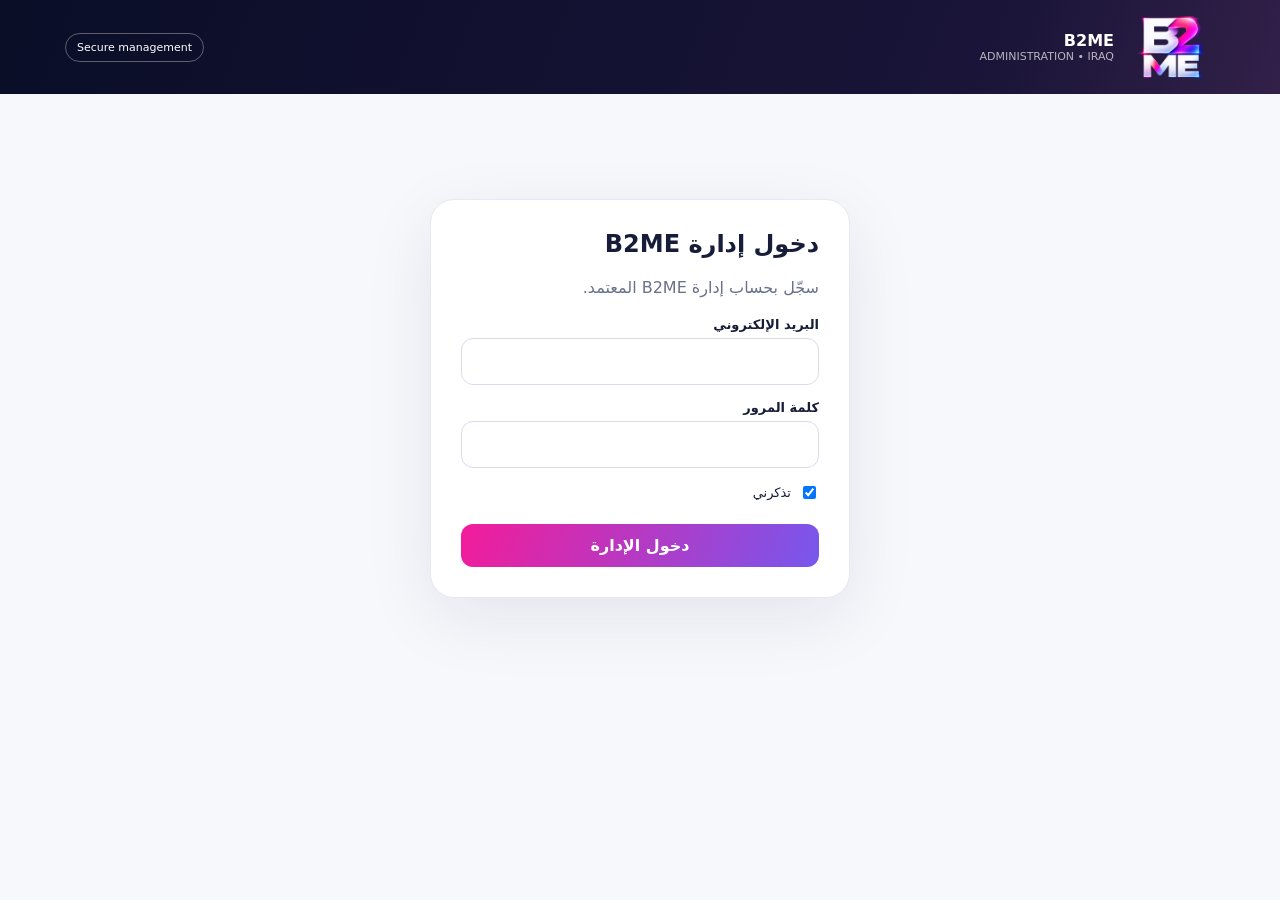
==== admin-dashboard.html @ f9f9dc06 "sync: initial registration form and approved-only provider dashboard" ====
<!doctype html>
<html lang="ar" dir="rtl"><head><meta charset="UTF-8"><meta name="viewport" content="width=device-width,initial-scale=1">
<meta name="theme-color" content="#0a0e27"><title>B2ME | Administration</title>
<style>
:root{--navy:#0a0e27;--pink:#f31c9a;--purple:#8254ea;--line:#e7e8f3;--muted:#69718b;--bg:#f7f8fc}
*{box-sizing:border-box}body{margin:0;font-family:system-ui,"Segoe UI",Tahoma,sans-serif;background:var(--bg);color:#171c38}
[hidden]{display:none!important}button,input{font:inherit}button{cursor:pointer}
.header{background:linear-gradient(110deg,#0a0e27,#191438 76%,#322049);color:#fff;padding:16px max(18px,calc((100vw - 1150px)/2))}
.header-inner{display:flex;align-items:center;justify-content:space-between;gap:24px}
.brand{display:flex;align-items:center;gap:13px}.brand img{width:88px;max-height:62px;object-fit:contain}.brand strong{font-size:16px}
.brand small{font-size:11px;opacity:.68;display:block}
.shell{max-width:1150px;padding:24px 18px;margin:auto}
.gate{max-width:420px;margin:9vh auto 0;padding:30px;background:#fff;border-radius:24px;border:1px solid var(--line);box-shadow:0 20px 70px #14142b15}
.gate h2{margin:0 0 10px}.gate p{line-height:1.7;color:var(--muted)}
.gate label{display:block;font-size:13px;font-weight:700;margin:15px 0 6px}.gate input:not([type=checkbox]){width:100%;padding:13px;border:1px solid #d9dced;border-radius:12px;outline-color:var(--purple)}
.gate .remember{display:flex;align-items:center;gap:8px;font-weight:400}
.action-main{background:linear-gradient(110deg,#f31c9a,#7757ed);border:0;border-radius:12px;color:#fff;padding:12px 22px;font-weight:800}
.gate .action-main{width:100%;margin-top:16px}
.toolbar{display:flex;align-items:center;justify-content:space-between;gap:12px;flex-wrap:wrap}
.heading{font-size:24px;margin:8px 0 4px}.muted{font-size:13px;color:var(--muted)}
.pill{font-size:11px;border:1px solid #ffffff55;border-radius:99px;padding:7px 11px}
.summary{display:grid;grid-template-columns:repeat(3,1fr);gap:14px;margin:25px 0}
.metric{background:#fff;border:1px solid var(--line);border-radius:18px;padding:19px}
.metric span{font-size:13px;color:var(--muted)}.metric strong{font-size:32px;display:block;margin-top:7px;color:#222441}
.filter-row{display:flex;gap:9px;flex-wrap:wrap;margin:22px 0}
.filter-row button{background:#fff;border:1px solid var(--line);border-radius:99px;padding:9px 15px;color:#525877}
.filter-row button.on{background:var(--navy);color:#fff}
.pane{margin:22px 0}.pane-title{display:flex;align-items:center;gap:10px;margin-bottom:12px}
.pane-title h2{font-size:18px;margin:0}.section-count{color:#934ac7}
.cards{display:grid;grid-template-columns:repeat(auto-fit,minmax(260px,1fr));gap:12px}
.review-card{background:#fff;border:1px solid var(--line);border-radius:16px;padding:18px;min-height:194px;display:flex;flex-direction:column;gap:9px}
.review-head{display:flex;justify-content:space-between;align-items:start;gap:9px}
.review-head h3{font-size:16px;margin:0 0 5px;word-break:break-word}.state{padding:6px 9px;border-radius:99px;font-size:10px;white-space:nowrap;background:#f0f1f8;color:#535974}
.state.pending{background:#fff4da;color:#9a6800}.state.approved,.state.published{background:#e4f8ed;color:#227447}
.state.rejected,.state.suspended{background:#ffe7ec;color:#a1234b}
.minor{font-size:11px;color:var(--muted)}.description{font-size:13px;color:#4e536c;line-height:1.6;overflow-wrap:anywhere;margin:0}
.actions{display:flex;gap:8px;flex-wrap:wrap;margin-top:auto;padding-top:8px}
.actions button,.small-btn{border:1px solid #d8daea;background:#fff;color:#404863;padding:8px 12px;border-radius:9px;font-size:12px}
.actions .approve{background:#1d8251;color:white;border:0}.actions .reject{background:#ffebef;color:#a22a46;border:0}
.empty{background:#fff;border:1px dashed #d7dbe8;padding:20px;border-radius:14px;color:var(--muted);grid-column:1/-1}
.note{font-size:12px;margin:24px 0 12px;color:var(--muted)}#message{font-size:13px;color:#465185;min-height:20px}
@media(max-width:620px){.summary{gap:8px}.metric{padding:13px}.metric span{font-size:11px}.metric strong{font-size:24px}.shell{padding:16px}.header{padding:12px 16px}}
</style></head><body>
<header class="header"><div class="header-inner"><div class="brand">
<img alt="B2ME original approved logo" src="[data-uri]">
<div><strong>B2ME</strong><small>ADMINISTRATION • IRAQ</small></div></div>
<span class="pill">Secure management</span></div></header>
<main class="shell">
<section id="gate" class="gate"><h2>دخول إدارة B2ME</h2><p id="gateNote">سجّل بحساب إدارة مخوّل.</p>
<form id="adminLogin"><label for="adminEmail">البريد الإلكتروني</label><input id="adminEmail" type="email" autocomplete="email" required>
<label for="adminPassword">كلمة المرور</label><input id="adminPassword" type="password" autocomplete="current-password" required>
<label class="remember"><input id="remember" type="checkbox" checked> تذكرني</label>
<button id="loginButton" class="action-main" type="submit">دخول الإدارة</button></form>
</section>
<section id="workspace" hidden>
<div class="toolbar"><div><h1 class="heading">مراجعة طلبات B2ME</h1><p class="muted">حساب الإدارة: <span id="signedInUser"></span></p></div>
<div><button class="small-btn" id="refreshButton">تحديث البيانات</button> <button class="small-btn" onclick="adminLogout()">تسجيل خروج</button></div></div>
<div class="summary">
<div class="metric"><span>شركات بانتظار الموافقة</span><strong id="companiesCount">—</strong></div>
<div class="metric"><span>خدمات بانتظار الموافقة</span><strong id="listingsCount">—</strong></div>
<div class="metric"><span>عروض بانتظار الموافقة</span><strong id="offersCount">—</strong></div></div>
<div class="filter-row"><button class="on" data-filter="pending" onclick="adminFilter('pending')">قيد المراجعة</button>
<button data-filter="all" onclick="adminFilter('all')">الكل</button>
<button data-filter="approved" onclick="adminFilter('approved')">معتمد</button>
<button data-filter="rejected" onclick="adminFilter('rejected')">مرفوض</button>
<button data-filter="published" onclick="adminFilter('published')">منشور</button>
</div>
<section class="pane" id="companiesSection"><div class="pane-title"><h2>الشركات ومزودو الخدمات</h2><span class="section-count">0</span></div><div class="cards" id="companiesList"></div></section>
<section class="pane" id="listingsSection"><div class="pane-title"><h2>المنتجات والخدمات</h2><span class="section-count">0</span></div><div class="cards" id="listingsList"></div></section>
<section class="pane" id="provider_offersSection"><div class="pane-title"><h2>العروض الترويجية</h2><span class="section-count">0</span></div><div class="cards" id="provider_offersList"></div></section>
<p class="note">هذه لوحة للإدارة فقط. يتم تسجيل قرار الموافقة أو الرفض في قاعدة البيانات. لا توجد مدفوعات مفعلة.</p>
</section>
<p id="message" role="status"></p>
</main><script>/* B2ME browser-safe Supabase REST/Auth client. No service-role keys. */
(function(global){
  "use strict";
  const BASE="https://wlamwvhrcezhpbudfzhp.supabase.co";
  const KEY="sb_publishable_BZwoD19dvThmSawDRSutIA_arliTbQU";
  const STORAGE="b2me_auth_session_v1";
  const sessions=[localStorage,sessionStorage];
  let session=null, persistent=false, refreshing=null;
  function normalizeSession(s){
    if(s?.access_token&&s?.refresh_token){
      if(!s.expires_at&&s.expires_in)s.expires_at=Math.floor(Date.now()/1000)+Number(s.expires_in);
    }
    return s;
  }
  function fromStore(){
    for(let i=0;i<sessions.length;i++){
      try{const s=JSON.parse(sessions[i].getItem(STORAGE)||"null");
        if(s&&s.access_token&&s.refresh_token){session=normalizeSession(s);persistent=i===0;return session;}
      }catch(_){}
    }
    session=null;return null;
  }
  function saveSession(s,remember){
    session=normalizeSession(s)||null;persistent=!!remember;
    for(const store of sessions){try{store.removeItem(STORAGE);}catch(_){}}
    if(session){try{(persistent?localStorage:sessionStorage).setItem(STORAGE,JSON.stringify(session));}catch(_){}}
  }
  function fail(body,status){
    const e=new Error(body?.msg||body?.error_description||body?.message||body?.error||"Request failed");
    e.status=status||0;throw e;
  }
  async function request(path,{method="GET",body,auth=false,headers={},signal,retried=false}={}){
    const h={apikey:KEY,...headers};
    if(body!==undefined)h["Content-Type"]="application/json";
    if(auth){const s=await currentSession();if(!s)throw new Error("Please sign in first");
      h.Authorization="Bearer "+s.access_token;}
    const res=await fetch(BASE+path,{method,headers:h,body:body===undefined?undefined:JSON.stringify(body),signal});
    const content=await res.text();
    let data;try{data=content?JSON.parse(content):null;}catch(_){data={message:content.slice(0,200)};}
    if(res.status===401&&auth&&!retried){
      const renewed=await refresh();
      if(renewed)return request(path,{method,body,auth,headers,signal,retried:true});
    }
    if(!res.ok)fail(data,res.status);
    return data;
  }
  async function refresh(){
    if(refreshing)return refreshing;
    if(!session?.refresh_token)return null;
    refreshing=(async()=>{
      try{
        const s=await request("/auth/v1/token?grant_type=refresh_token",{method:"POST",body:{refresh_token:session.refresh_token}});
        saveSession(s,persistent);return s;
      }catch(e){saveSession(null,false);return null;}
      finally{refreshing=null;}
    })();
    return refreshing;
  }
  async function currentSession(){
    // Re-read shared storage to pick up sign-outs and rotated refresh tokens from other tabs.
    if(persistent||!session)fromStore();
    if(!session)return null;
    if(session.expires_at&&Date.now()/1000>session.expires_at-60)return refresh();
    return session;
  }
  async function signIn(email,password,remember){
    const s=await request("/auth/v1/token?grant_type=password",{method:"POST",body:{email,password}});
    if(!s?.access_token||!s?.user)throw new Error("Could not start an authenticated session");
    saveSession(s,remember);return s;
  }
  async function signUp(email,password,remember,metadata){
    const redirect=global.location.origin+global.location.pathname;
    const payload={email,password};
    if(metadata!==undefined)payload.data=metadata;
    const result=await request("/auth/v1/signup?redirect_to="+encodeURIComponent(redirect),{method:"POST",body:payload});
    if(result?.access_token&&result?.user)saveSession(result,remember);
    return result;
  }
  async function requestProviderRegistration(email,application){
    const origin=global.location.origin;
    const redirect=origin+global.location.pathname;
    return request("/auth/v1/otp?redirect_to="+encodeURIComponent(redirect),{
      method:"POST",body:{email,create_user:true,data:{b2me_provider_application:application}}
    });
  }
  async function sendPasswordReset(email){
    const redirect=global.location.origin+global.location.pathname;
    return request("/auth/v1/recover?redirect_to="+encodeURIComponent(redirect),{
      method:"POST",body:{email}
    });
  }
  async function consumeEmailLink(){
    const fragment=global.location.hash?.replace(/^#/,"")||"";
    const args=new URLSearchParams(fragment);
    const type=args.get("type")||"";
    const err=args.get("error_description")||args.get("error");
    if(err){
      if(typeof global.history?.replaceState==="function")
        global.history.replaceState(null,"",global.location.pathname+global.location.search);
      return {type:"error",error:err};
    }
    const access_token=args.get("access_token"),refresh_token=args.get("refresh_token");
    if(!access_token||!refresh_token)return {type:""};
    const s={access_token,refresh_token,token_type:args.get("token_type")||"bearer",
      expires_at:Math.floor(Date.now()/1000)+Number(args.get("expires_in")||3600)};
    const priorPersistent=!!persistent;
    saveSession(s,priorPersistent);
    try{
      const user=await request("/auth/v1/user",{auth:true});
      if(!user?.id)throw new Error("Unable to verify email session");
      s.user=user;saveSession(s,priorPersistent);
    }catch(e){saveSession(null,false);throw e;}
    if(typeof global.history?.replaceState==="function")
      global.history.replaceState(null,"",global.location.pathname+global.location.search);
    return {type,session:s};
  }
  async function updatePassword(password){
    if(typeof password!=="string"||password.length<8)
      throw new Error("Use at least 8 characters for your new password");
    return request("/auth/v1/user",{method:"PUT",body:{password},auth:true});
  }
  async function signOut(){
    const s=await currentSession();
    try{if(s)await request("/auth/v1/logout",{method:"POST",headers:{Authorization:"Bearer "+s.access_token}});}
    finally{saveSession(null,false);}
  }
  function params(query={}){
    const p=new URLSearchParams();
    for(const [k,v] of Object.entries(query)){if(v!==undefined&&v!==null)p.set(k,String(v));}
    return p.toString();
  }
  async function list(table,query={},auth=false){
    const qp=params({select:"*",...query});
    return request("/rest/v1/"+encodeURIComponent(table)+"?"+qp,{auth});
  }
  async function insert(table,data){
    const res=await request("/rest/v1/"+encodeURIComponent(table),{
      method:"POST",body:data,auth:true,headers:{Prefer:"return=representation"}
    });
    return Array.isArray(res)?res[0]:res;
  }
  async function update(table,data,query){
    const res=await request("/rest/v1/"+encodeURIComponent(table)+"?"+params(query),{
      method:"PATCH",body:data,auth:true,headers:{Prefer:"return=representation"}
    });
    return res;
  }
  async function remove(table,query){
    return request("/rest/v1/"+encodeURIComponent(table)+"?"+params(query),{
      method:"DELETE",auth:true
    });
  }
  async function rpc(name,args){
    if(name!=="b2me_moderate")throw new Error("Unsupported RPC method");
    return request("/rest/v1/rpc/"+encodeURIComponent(name),{
      method:"POST",body:args,auth:true,headers:{Prefer:"return=representation"}
    });
  }
  async function uploadImage(file){
    const s=await currentSession();if(!s)throw new Error("Sign in to upload photos");
    const supported=["image/jpeg","image/png","image/webp"];
    if(!supported.includes(file.type))throw new Error("Only JPEG, PNG, WebP images are allowed");
    if(file.size>5*1024*1024)throw new Error("Image must be 5 MB or smaller");
    const ext=file.type.split("/")[1]==="jpeg"?"jpg":file.type.split("/")[1];
    const id=global.crypto?.randomUUID?global.crypto.randomUUID():Date.now().toString(36);
    const filename=s.user.id+"/"+id+"."+ext;
    const resp=await fetch(BASE+"/storage/v1/object/b2me-public-images/"+filename,{
      method:"POST",headers:{apikey:KEY,Authorization:"Bearer "+s.access_token,
      "Content-Type":file.type,"x-upsert":"false"},body:file
    });
    if(!resp.ok){let err;try{err=await resp.json()}catch(_){err={}}fail(err,resp.status);}
    return BASE+"/storage/v1/object/public/b2me-public-images/"+filename;
  }
  // Never trust the old browser-only fake session.
  try{localStorage.removeItem("b2me_session");}catch(_){}
  fromStore();
  if(typeof global.addEventListener==="function"){
    global.addEventListener("storage",ev=>{
      if(ev.key===STORAGE||ev.key===null)fromStore();
    });
  }
  global.B2ME_API={url:BASE,currentSession,signIn,signUp,signOut,
    sendPasswordReset,consumeEmailLink,updatePassword,requestProviderRegistration,
    list,insert,update,remove,rpc,uploadImage,
    isLoggedIn:()=>!!session?.user,user:()=>session?.user||null,params};
})(window);
</script><script>(function(){
"use strict";
const api=window.B2ME_API;
const $=id=>document.getElementById(id);
const escapeText=s=>String(s??"").replace(/[&<>"']/g,c=>({"&":"&amp;","<":"&lt;",">":"&gt;",'"':"&quot;","'":"&#39;"}[c]));
const state={user:null,companies:[],listings:[],offers:[],filter:"pending",loading:false};
const cfg={
 companies:{title:"الشركات ومزودو الخدمات",approve:"approved",reject:"rejected",suspend:"suspended",label:r=>r.name_ar||r.name_en||"شركة"},
 listings:{title:"المنتجات والخدمات",approve:"published",reject:"rejected",suspend:"archived",label:r=>r.title_ar||r.title_en||"خدمة"},
 provider_offers:{title:"عروض مزودي الخدمة",approve:"approved",reject:"rejected",suspend:"archived",label:r=>r.title_ar||r.title_en||"عرض"}
};
const text=t=>{$("message").textContent=t;};
const err=e=>{console.error("B2ME Admin",e);text("تعذّر تنفيذ الطلب: "+(e?.message||String(e)));};
function adminRole(s){
 return s?.user?.app_metadata?.b2me_admin===true;
}
function displaySignIn(note=""){
 $("gate").hidden=false;$("workspace").hidden=true;
 $("gateNote").textContent=note||"سجّل بحساب إدارة B2ME المعتمد.";
 $("adminPassword").value="";
}
function displayWorkspace(){
 $("gate").hidden=true;$("workspace").hidden=false;
 $("signedInUser").textContent=state.user.email||"B2ME administrator";
}
async function authAttempt(e){
 e.preventDefault();const btn=$("loginButton");btn.disabled=true;text("");
 try{
  const s=await api.signIn($("adminEmail").value.trim(),$("adminPassword").value,$("remember").checked);
  if(!adminRole(s)){
   await api.signOut();throw new Error("هذا الحساب ما عنده صلاحية مدير. يتم منح الصلاحية من إعدادات Supabase الآمنة، مو من هذا الموقع.");
  }
  state.user=s.user;displayWorkspace();await load();
 }catch(ex){displaySignIn(ex?.message||"خطأ في تسجيل الدخول");}
 finally{btn.disabled=false;}
}
async function load(){
 if(!state.user||state.loading)return;
 state.loading=true;$("refreshButton").disabled=true;text("جاري تحميل الطلبات...");
 try{
  const [companies,listings,offers]=await Promise.all([
   api.list("companies",{order:"created_at.desc",limit:500},true),
   api.list("listings",{order:"created_at.desc",limit:500},true),
   api.list("provider_offers",{order:"created_at.desc",limit:500},true)
  ]);
  state.companies=companies;state.listings=listings;state.offers=offers;
  $("companiesCount").textContent=companies.filter(x=>x.status==="pending").length;
  $("listingsCount").textContent=listings.filter(x=>x.status==="pending").length;
  $("offersCount").textContent=offers.filter(x=>x.status==="pending").length;
  text("البيانات محدّثة. القرارات تُحفظ مباشرة في قاعدة B2ME.");
  render();
 }catch(ex){err(ex);}finally{state.loading=false;$("refreshButton").disabled=false;}
}
function card(t,record){
 const c=cfg[t],status=String(record.status||"");
 const companyName=t==="companies"?"":(state.companies.find(x=>x.id===record.company_id)?.name_ar||"—");
 const displayStatus={pending:"قيد المراجعة",approved:"معتمد",published:"منشور",rejected:"مرفوض",archived:"مؤرشف",suspended:"موقوف"}[status]||status;
 const caption=t==="companies"?(record.provider_type==="freelancer"?"عمل حر":"شركة"):(companyName||"");
 const description=t==="companies"?(record.description_ar||record.description_en||"لا توجد تفاصيل إضافية"):
   (record.description_ar||record.description_en||record.price_note||"بدون تفاصيل");
 const safeId=escapeText(record.id);
 const approved=status===c.approve;
 const pending=status==="pending";
 return '<article class="review-card"><div class="review-head"><div><h3>'+escapeText(c.label(record))+
   '</h3><div class="minor">'+escapeText(caption)+'</div></div><span class="state '+escapeText(status)+'">'+
   escapeText(displayStatus)+'</span></div><p class="description">'+escapeText(description)+'</p>'+
   '<p class="minor">التاريخ: '+escapeText(new Date(record.created_at).toLocaleString("ar-IQ"))+'</p>'+
   '<div class="actions">'+
   (!approved?'<button class="approve" onclick="moderateRecord(\''+t+'\',\''+safeId+'\',\''+c.approve+'\')">موافقة</button>':'')+
   (status!=="rejected"?'<button class="reject" onclick="moderateRecord(\''+t+'\',\''+safeId+'\',\''+c.reject+'\')">رفض</button>':'')+
   (!pending?'<button class="other" onclick="moderateRecord(\''+t+'\',\''+safeId+'\',\''+c.suspend+'\')">'+
   (t==="companies"?"تعليق":"أرشفة")+'</button>':'')+
   '</div></article>';
}
function render(){
 const types=[["companies",state.companies],["listings",state.listings],["provider_offers",state.offers]];
 for(const [t,data] of types){
  const filtered=data.filter(x=>state.filter==="all"||x.status===state.filter);
  $(t+"List").innerHTML=filtered.length?
   filtered.map(x=>card(t,x)).join(""):'<div class="empty">ماكو طلبات بهالحالة.</div>';
  $(t+"Section").querySelector(".section-count").textContent=String(filtered.length);
 }
}
window.moderateRecord=async function(t,id,newStatus){
 if(!cfg[t]||!["approved","published","rejected","archived","suspended"].includes(newStatus))return;
 const record=(t==="companies"?state.companies:t==="listings"?state.listings:state.offers).find(x=>x.id===id);
 if(!record)return;
 const action=newStatus==="approved"||newStatus==="published"?"الموافقة على":"تغيير حالة";
 if(!confirm(action+" "+cfg[t].label(record)+"؟ القرار يسري فوراً على B2ME."))return;
 text("جارٍ حفظ القرار...");
 try{
  const result=await api.rpc("b2me_moderate",{p_entity:t,p_id:id,p_status:newStatus});
  if(result!==true)throw new Error("لم يتم العثور على السجل أو حفظ التعديل");
  await load();
 }catch(ex){err(ex);}
};
window.adminFilter=function(v){
 state.filter=v;
 document.querySelectorAll("[data-filter]").forEach(x=>x.classList.toggle("on",x.dataset.filter===v));
 render();
};
window.adminLogout=async function(){
 try{await api.signOut();state.user=null;displaySignIn();}catch(ex){err(ex);}
};
$("adminLogin").addEventListener("submit",authAttempt);
$("refreshButton").onclick=load;
(async()=>{
 try{
  const s=await api.currentSession();
  if(s&&adminRole(s)){state.user=s.user;displayWorkspace();await load();}
  else if(s){displaySignIn("هذا الحساب مو مخصص للإدارة؛ سجّل بحساب مدير مخوّل.");}
  else displaySignIn();
 }catch(e){displaySignIn("تعذر استعادة الجلسة، سجل الدخول من جديد.");}
})();
})();</script>
</body></html>
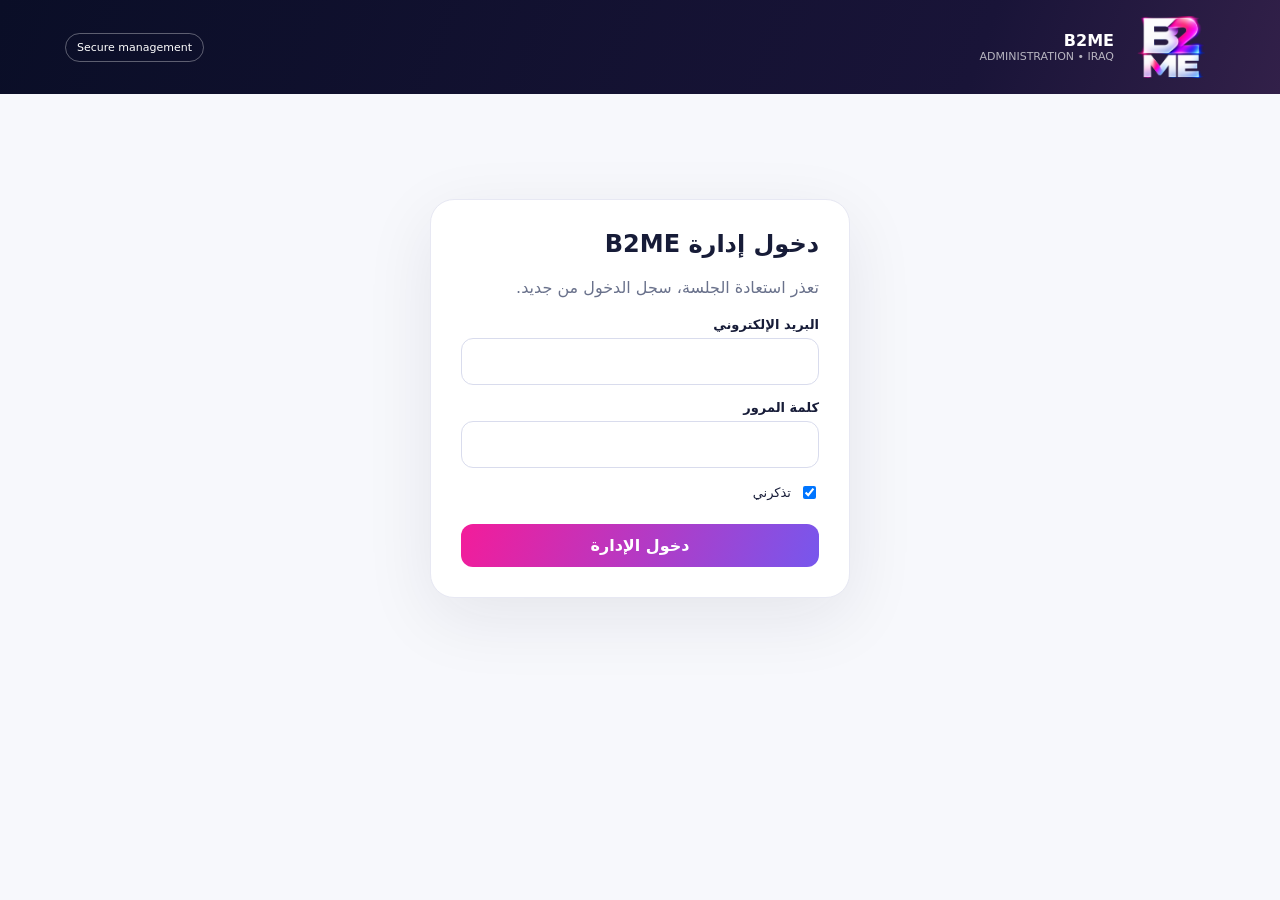
==== commit 986cae7d: "Invite reviewed B2ME providers" ====
--- a/admin-dashboard.html
+++ b/admin-dashboard.html
@@ -19,7 +19,7 @@
 .toolbar{display:flex;align-items:center;justify-content:space-between;gap:12px;flex-wrap:wrap}
 .heading{font-size:24px;margin:8px 0 4px}.muted{font-size:13px;color:var(--muted)}
 .pill{font-size:11px;border:1px solid #ffffff55;border-radius:99px;padding:7px 11px}
-.summary{display:grid;grid-template-columns:repeat(3,1fr);gap:14px;margin:25px 0}
+.summary{display:grid;grid-template-columns:repeat(auto-fit,minmax(165px,1fr));gap:14px;margin:25px 0}
 .metric{background:#fff;border:1px solid var(--line);border-radius:18px;padding:19px}
 .metric span{font-size:13px;color:var(--muted)}.metric strong{font-size:32px;display:block;margin-top:7px;color:#222441}
 .filter-row{display:flex;gap:9px;flex-wrap:wrap;margin:22px 0}
@@ -56,6 +56,7 @@
 <div class="toolbar"><div><h1 class="heading">مراجعة طلبات B2ME</h1><p class="muted">حساب الإدارة: <span id="signedInUser"></span></p></div>
 <div><button class="small-btn" id="refreshButton">تحديث البيانات</button> <button class="small-btn" onclick="adminLogout()">تسجيل خروج</button></div></div>
 <div class="summary">
+<div class="metric"><span>طلبات مقدمي الخدمات الأولية</span><strong id="applicationsCount">—</strong></div>
 <div class="metric"><span>شركات بانتظار الموافقة</span><strong id="companiesCount">—</strong></div>
 <div class="metric"><span>خدمات بانتظار الموافقة</span><strong id="listingsCount">—</strong></div>
 <div class="metric"><span>عروض بانتظار الموافقة</span><strong id="offersCount">—</strong></div></div>
@@ -65,10 +66,11 @@
 <button data-filter="rejected" onclick="adminFilter('rejected')">مرفوض</button>
 <button data-filter="published" onclick="adminFilter('published')">منشور</button>
 </div>
+<section class="pane" id="applicationsSection"><div class="pane-title"><h2>طلبات مقدمي الخدمات الأولية</h2><span class="section-count">0</span></div><div class="cards" id="applicationsList"></div></section>
 <section class="pane" id="companiesSection"><div class="pane-title"><h2>الشركات ومزودو الخدمات</h2><span class="section-count">0</span></div><div class="cards" id="companiesList"></div></section>
 <section class="pane" id="listingsSection"><div class="pane-title"><h2>المنتجات والخدمات</h2><span class="section-count">0</span></div><div class="cards" id="listingsList"></div></section>
 <section class="pane" id="provider_offersSection"><div class="pane-title"><h2>العروض الترويجية</h2><span class="section-count">0</span></div><div class="cards" id="provider_offersList"></div></section>
-<p class="note">هذه لوحة للإدارة فقط. يتم تسجيل قرار الموافقة أو الرفض في قاعدة البيانات. لا توجد مدفوعات مفعلة.</p>
+<p class="note">طلبات التسجيل الأولية تظهر هنا قبل إنشاء حساب مقدم الخدمة. قرارات المراجعة تُحفظ في قاعدة B2ME. لا توجد مدفوعات مفعلة.</p>
 </section>
 <p id="message" role="status"></p>
 </main><script>/* B2ME browser-safe Supabase REST/Auth client. No service-role keys. */
@@ -149,12 +151,18 @@
     if(result?.access_token&&result?.user)saveSession(result,remember);
     return result;
   }
-  async function requestProviderRegistration(email,application){
-    const origin=global.location.origin;
-    const redirect=origin+global.location.pathname;
-    return request("/auth/v1/otp?redirect_to="+encodeURIComponent(redirect),{
-      method:"POST",body:{email,create_user:true,data:{b2me_provider_application:application}}
-    });
+  async function submitProviderApplication(application){
+    // Preliminary provider applications must never create an Auth account.
+    // The anonymous role can insert only the form fields; it cannot read or review rows.
+    return request("/rest/v1/provider_applications",{
+      method:"POST",body:application,headers:{Prefer:"return=minimal"}
+    });
+  async function invokeFunction(name,payload){
+    if(!/^[a-z0-9-]+$/i.test(name))throw new Error("Invalid function name");
+    return request("/functions/v1/"+encodeURIComponent(name),{
+      method:"POST",body:payload,auth:true
+    });
+  }
   }
   async function sendPasswordReset(email){
     const redirect=global.location.origin+global.location.pathname;
@@ -253,16 +261,15 @@
     });
   }
   global.B2ME_API={url:BASE,currentSession,signIn,signUp,signOut,
-    sendPasswordReset,consumeEmailLink,updatePassword,requestProviderRegistration,
-    list,insert,update,remove,rpc,uploadImage,
+    sendPasswordReset,consumeEmailLink,updatePassword,submitProviderApplication,
+    list,insert,update,remove,rpc,uploadImage,invokeFunction,
     isLoggedIn:()=>!!session?.user,user:()=>session?.user||null,params};
-})(window);
-</script><script>(function(){
+})(window);</script><script>(function(){
 "use strict";
 const api=window.B2ME_API;
 const $=id=>document.getElementById(id);
 const escapeText=s=>String(s??"").replace(/[&<>"']/g,c=>({"&":"&amp;","<":"&lt;",">":"&gt;",'"':"&quot;","'":"&#39;"}[c]));
-const state={user:null,companies:[],listings:[],offers:[],filter:"pending",loading:false};
+const state={user:null,applications:[],companies:[],listings:[],offers:[],filter:"pending",loading:false};
 const cfg={
  companies:{title:"الشركات ومزودو الخدمات",approve:"approved",reject:"rejected",suspend:"suspended",label:r=>r.name_ar||r.name_en||"شركة"},
  listings:{title:"المنتجات والخدمات",approve:"published",reject:"rejected",suspend:"archived",label:r=>r.title_ar||r.title_en||"خدمة"},
@@ -297,12 +304,14 @@
  if(!state.user||state.loading)return;
  state.loading=true;$("refreshButton").disabled=true;text("جاري تحميل الطلبات...");
  try{
-  const [companies,listings,offers]=await Promise.all([
+  const [applications,companies,listings,offers]=await Promise.all([
+   api.list("provider_applications",{order:"created_at.desc",limit:500},true),
    api.list("companies",{order:"created_at.desc",limit:500},true),
    api.list("listings",{order:"created_at.desc",limit:500},true),
    api.list("provider_offers",{order:"created_at.desc",limit:500},true)
   ]);
-  state.companies=companies;state.listings=listings;state.offers=offers;
+  state.applications=applications;state.companies=companies;state.listings=listings;state.offers=offers;
+  $("applicationsCount").textContent=applications.filter(x=>x.status==="pending").length;
   $("companiesCount").textContent=companies.filter(x=>x.status==="pending").length;
   $("listingsCount").textContent=listings.filter(x=>x.status==="pending").length;
   $("offersCount").textContent=offers.filter(x=>x.status==="pending").length;
@@ -332,6 +341,10 @@
    '</div></article>';
 }
 function render(){
+ const applications=state.applications.filter(x=>state.filter==="all"||x.status===state.filter);
+ $("applicationsList").innerHTML=applications.length?applications.map(applicationCard).join(""):
+  '<div class="empty">ماكو طلبات تسجيل أولية بهالحالة.</div>';
+ $("applicationsSection").querySelector(".section-count").textContent=String(applications.length);
  const types=[["companies",state.companies],["listings",state.listings],["provider_offers",state.offers]];
  for(const [t,data] of types){
   const filtered=data.filter(x=>state.filter==="all"||x.status===state.filter);
@@ -340,6 +353,40 @@
   $(t+"Section").querySelector(".section-count").textContent=String(filtered.length);
  }
 }
+function applicationCard(a){
+ const status={pending:"بانتظار المراجعة",approved:"مناسب لإنشاء الحساب",rejected:"مرفوض"}[a.status]||a.status;
+ const links=Object.entries(a.social_links||{}).map(([name,url])=>
+  '<a href="'+escapeText(url)+'" target="_blank" rel="noopener noreferrer">'+escapeText(name)+'</a>').join(" · ");
+ const email=escapeText(a.email),id=escapeText(a.id);
+ return '<article class="review-card"><div class="review-head"><div><h3>'+escapeText(a.full_name)+
+  '</h3><div class="minor">'+escapeText(a.company_name||"مقدم خدمة مستقل")+
+  (a.job_title?' · '+escapeText(a.job_title):'')+'</div></div><span class="state '+escapeText(a.status)+'">'+
+  escapeText(status)+'</span></div><p class="description">'+
+  '<strong>الهاتف:</strong> '+escapeText(a.phone)+'<br><strong>البريد:</strong> <a href="mailto:'+email+'">'+email+'</a>'+
+  (a.website?'<br><strong>الموقع:</strong> <a href="'+escapeText(a.website)+'" target="_blank" rel="noopener noreferrer">'+escapeText(a.website)+'</a>':'')+
+  (links?'<br><strong>التواصل:</strong> '+links:'')+'</p><p class="minor">تاريخ الطلب: '+
+  escapeText(new Date(a.created_at).toLocaleString("ar-IQ"))+'</p><div class="actions">'+
+  (a.status==="pending"?'<button class="approve" onclick="reviewProviderApplication(\''+id+'\',\'approved\')">دعوة مقدم الخدمة وإنشاء الحساب</button>'+
+   '<button class="reject" onclick="reviewProviderApplication(\''+id+'\',\'rejected\')">رفض</button>':'')+
+  '</div></article>';
+}
+window.reviewProviderApplication=async function(id,status){
+ if(!["approved","rejected"].includes(status))return;
+ const a=state.applications.find(x=>x.id===id);if(!a)return;
+ const label=status==="approved"?"إرسال دعوة إنشاء الحساب إلى":"رفض طلب";
+ if(!confirm(label+" لـ "+a.full_name+"؟"))return;
+ text("جارٍ حفظ المراجعة...");
+ try{
+  if(status==="approved"){
+   const inviteRedirect=new URL("provider-dashboard.html",globalThis.location.href).href;
+   await api.invokeFunction("create-provider-account",{application_id:id,redirect_to:inviteRedirect});
+   text("تم إنشاء الحساب وإرسال الدعوة إلى "+a.email);
+  }else{
+   await api.update("provider_applications",{status,reviewed_at:new Date().toISOString(),reviewed_by:state.user.id},{id:"eq."+id});
+  }
+  await load();
+ }catch(ex){err(ex);}
+};
 window.moderateRecord=async function(t,id,newStatus){
  if(!cfg[t]||!["approved","published","rejected","archived","suspended"].includes(newStatus))return;
  const record=(t==="companies"?state.companies:t==="listings"?state.listings:state.offers).find(x=>x.id===id);
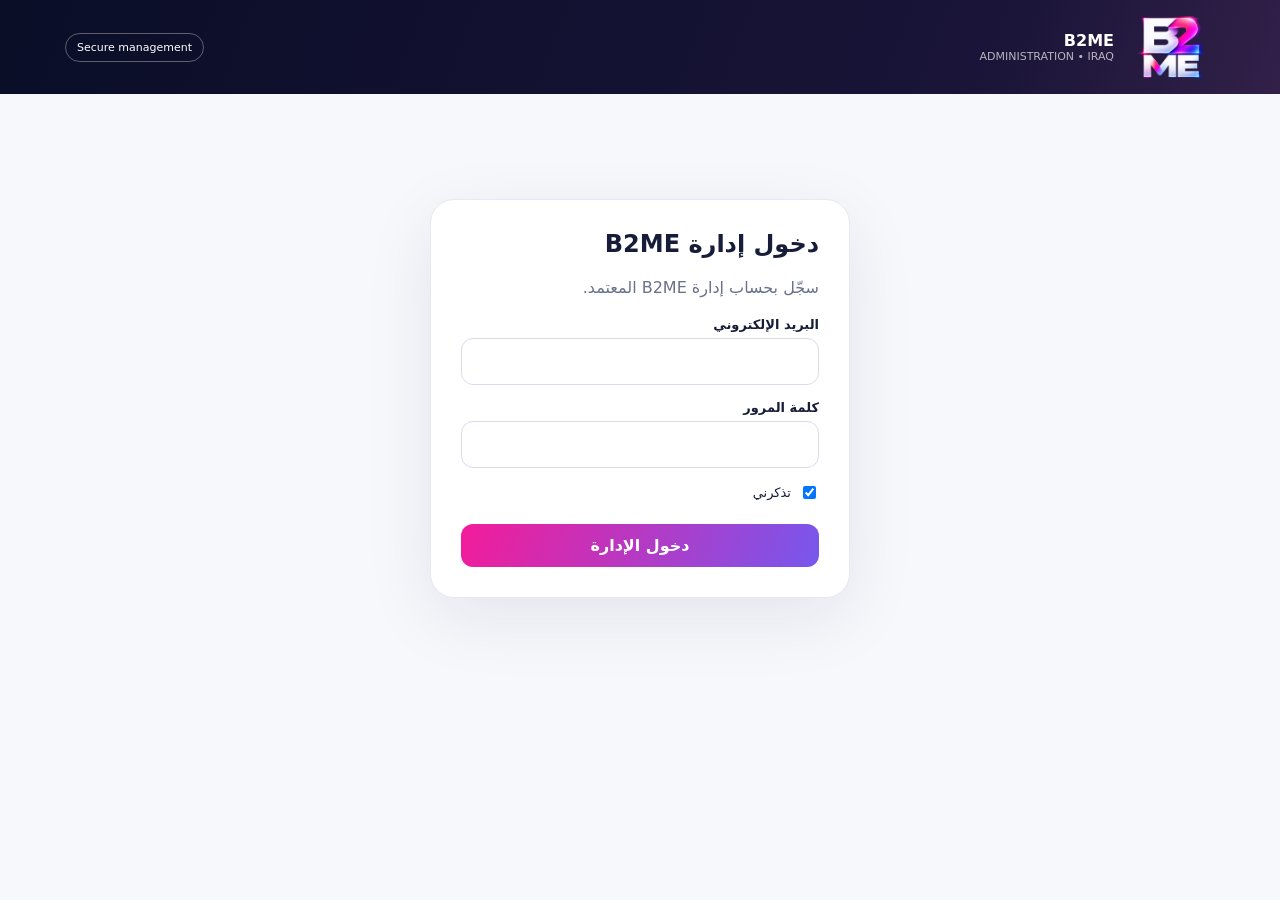
==== commit 270005b3: "Fix admin Supabase client syntax" ====
--- a/admin-dashboard.html
+++ b/admin-dashboard.html
@@ -157,12 +157,6 @@
     return request("/rest/v1/provider_applications",{
       method:"POST",body:application,headers:{Prefer:"return=minimal"}
     });
-  async function invokeFunction(name,payload){
-    if(!/^[a-z0-9-]+$/i.test(name))throw new Error("Invalid function name");
-    return request("/functions/v1/"+encodeURIComponent(name),{
-      method:"POST",body:payload,auth:true
-    });
-  }
   }
   async function sendPasswordReset(email){
     const redirect=global.location.origin+global.location.pathname;
@@ -262,7 +256,7 @@
   }
   global.B2ME_API={url:BASE,currentSession,signIn,signUp,signOut,
     sendPasswordReset,consumeEmailLink,updatePassword,submitProviderApplication,
-    list,insert,update,remove,rpc,uploadImage,invokeFunction,
+    list,insert,update,remove,rpc,uploadImage,
     isLoggedIn:()=>!!session?.user,user:()=>session?.user||null,params};
 })(window);</script><script>(function(){
 "use strict";
@@ -300,9 +294,11 @@
  }catch(ex){displaySignIn(ex?.message||"خطأ في تسجيل الدخول");}
  finally{btn.disabled=false;}
 }
-async function load(){
+async function load(quiet=false){
  if(!state.user||state.loading)return;
- state.loading=true;$("refreshButton").disabled=true;text("جاري تحميل الطلبات...");
+ state.loading=true;
+ if(!quiet){$("refreshButton").disabled=true;text("جاري تحميل الطلبات...");}
+  const previousPending=new Set(state.applications.filter(x=>x.status==="pending").map(x=>x.id));
  try{
   const [applications,companies,listings,offers]=await Promise.all([
    api.list("provider_applications",{order:"created_at.desc",limit:500},true),
@@ -310,14 +306,16 @@
    api.list("listings",{order:"created_at.desc",limit:500},true),
    api.list("provider_offers",{order:"created_at.desc",limit:500},true)
   ]);
+  const arrived=applications.filter(x=>x.status==="pending"&&!previousPending.has(x.id));
   state.applications=applications;state.companies=companies;state.listings=listings;state.offers=offers;
   $("applicationsCount").textContent=applications.filter(x=>x.status==="pending").length;
   $("companiesCount").textContent=companies.filter(x=>x.status==="pending").length;
   $("listingsCount").textContent=listings.filter(x=>x.status==="pending").length;
   $("offersCount").textContent=offers.filter(x=>x.status==="pending").length;
-  text("البيانات محدّثة. القرارات تُحفظ مباشرة في قاعدة B2ME.");
+  if(arrived.length)text("وصل "+arrived.length+" طلب تسجيل جديد إلى صندوق B2ME.");
+  else if(!quiet)text("البيانات محدّثة. القرارات تُحفظ مباشرة في قاعدة B2ME.");
   render();
- }catch(ex){err(ex);}finally{state.loading=false;$("refreshButton").disabled=false;}
+ }catch(ex){if(!quiet)err(ex);}finally{state.loading=false;if(!quiet)$("refreshButton").disabled=false;}
 }
 function card(t,record){
  const c=cfg[t],status=String(record.status||"");
@@ -417,6 +415,12 @@
   else if(s){displaySignIn("هذا الحساب مو مخصص للإدارة؛ سجّل بحساب مدير مخوّل.");}
   else displaySignIn();
  }catch(e){displaySignIn("تعذر استعادة الجلسة، سجل الدخول من جديد.");}
+window.setInterval(()=>{
+ if(state.user&&!document.hidden)load(true);
+},45000);
+document.addEventListener("visibilitychange",()=>{
+ if(!document.hidden&&state.user)load(true);
+});
 })();
 })();</script>
 </body></html>
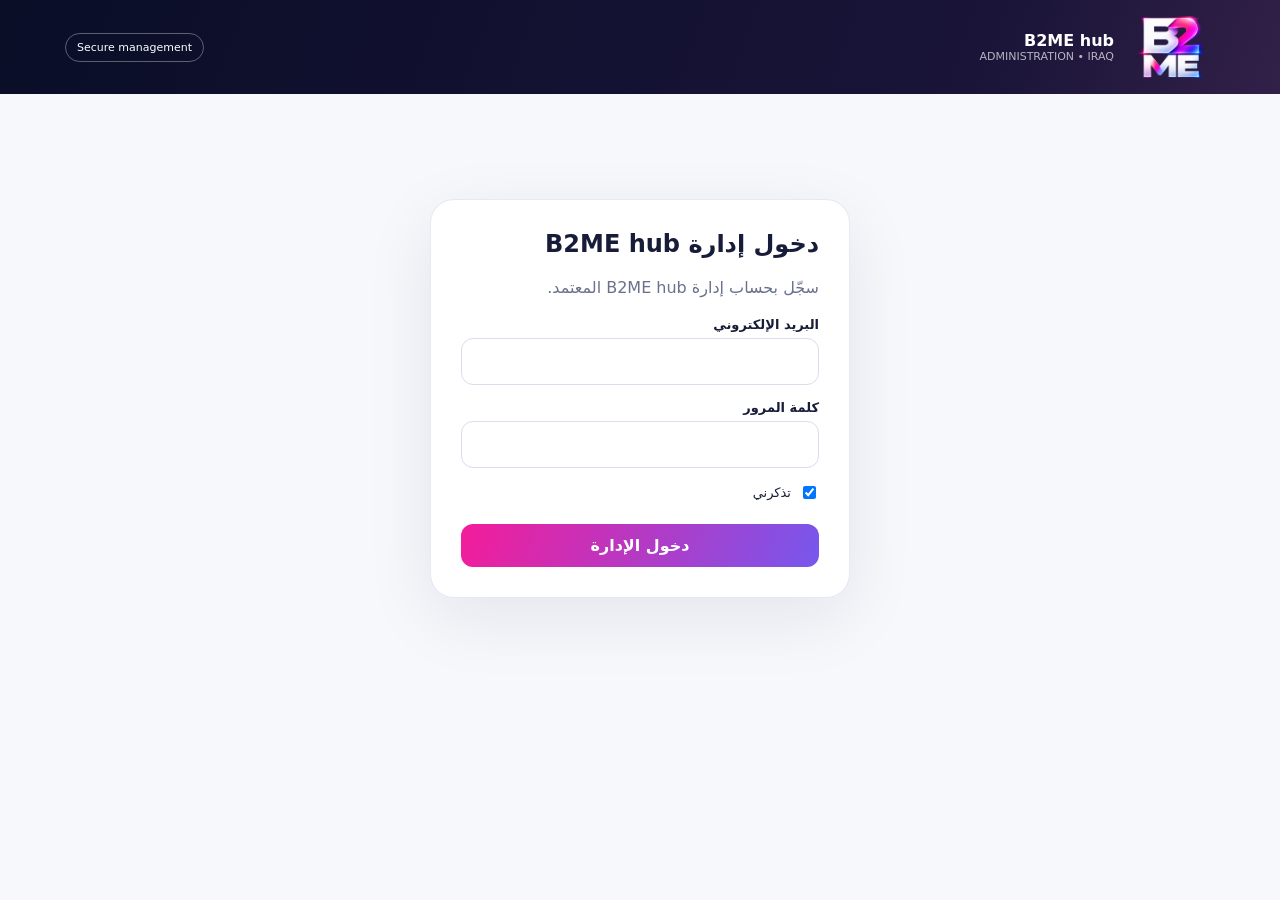
==== commit de140204: "Use B2ME hub branding and website-specific registration language" ====
--- a/admin-dashboard.html
+++ b/admin-dashboard.html
@@ -1,6 +1,6 @@
 <!doctype html>
 <html lang="ar" dir="rtl"><head><meta charset="UTF-8"><meta name="viewport" content="width=device-width,initial-scale=1">
-<meta name="theme-color" content="#0a0e27"><title>B2ME | Administration</title>
+<meta name="theme-color" content="#0a0e27"><title>B2ME hub | Administration</title>
 <style>
 :root{--navy:#0a0e27;--pink:#f31c9a;--purple:#8254ea;--line:#e7e8f3;--muted:#69718b;--bg:#f7f8fc}
 *{box-sizing:border-box}body{margin:0;font-family:system-ui,"Segoe UI",Tahoma,sans-serif;background:var(--bg);color:#171c38}
@@ -42,18 +42,18 @@
 @media(max-width:620px){.summary{gap:8px}.metric{padding:13px}.metric span{font-size:11px}.metric strong{font-size:24px}.shell{padding:16px}.header{padding:12px 16px}}
 </style></head><body>
 <header class="header"><div class="header-inner"><div class="brand">
-<img alt="B2ME original approved logo" src="[data-uri]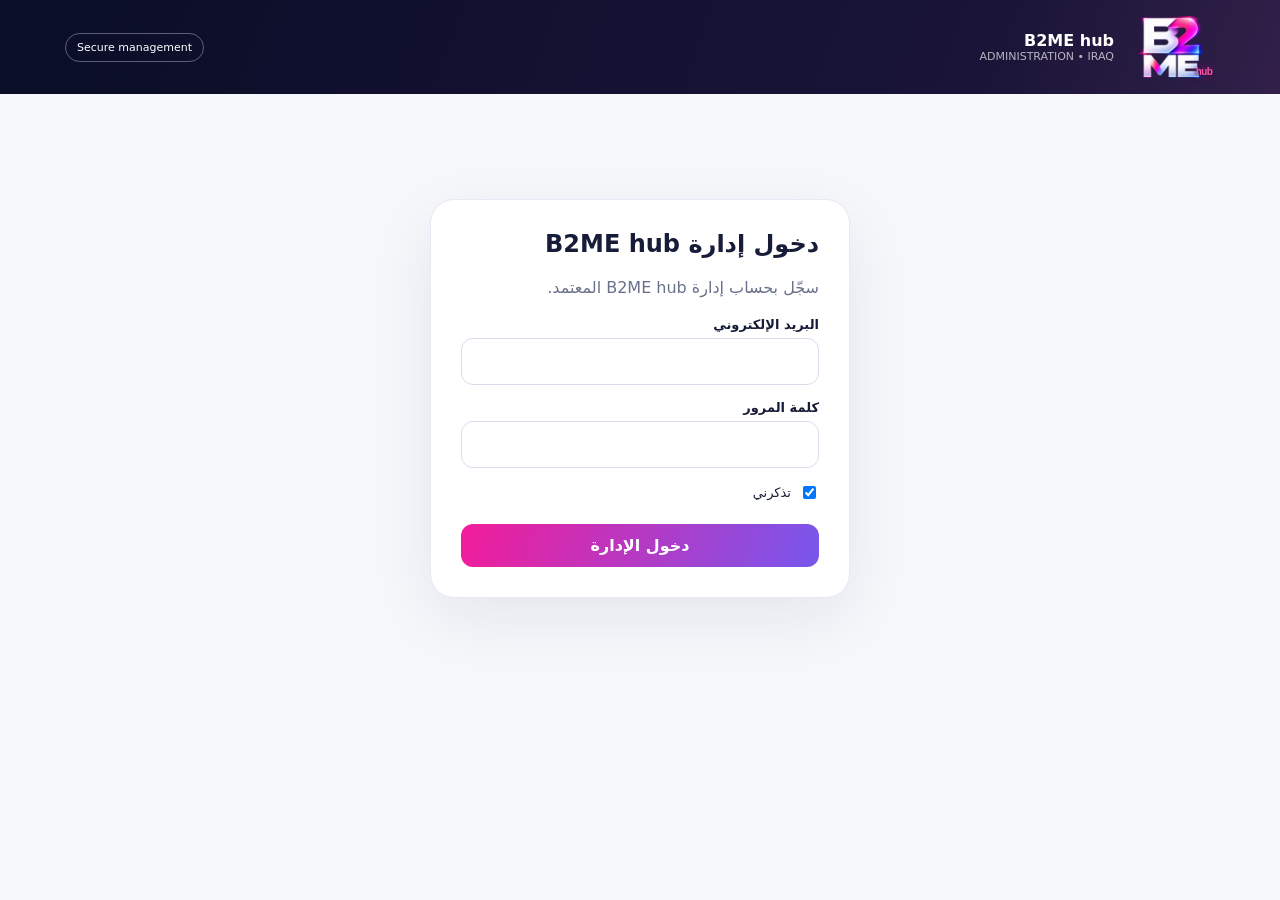
==== commit a7d66ec2: "Integrate pink hub detail with original B2ME logo in standalone pages" ====
--- a/admin-dashboard.html
+++ b/admin-dashboard.html
@@ -423,4 +423,11 @@
 });
 })();
 })();</script>
-</body></html>+<style id="b2me-hub-static-logo-style">
+.b2me-hub-static-lockup{display:inline-flex;position:relative;max-width:100%;line-height:0;vertical-align:middle;direction:ltr;flex:none}
+.b2me-hub-static-lockup>.b2me-hub-static-tag{position:absolute;right:3%;bottom:1%;font-family:Arial,Helvetica,sans-serif;font-size:10px;font-weight:800;line-height:1;letter-spacing:-.06em;color:#ff56ac;text-shadow:0 1px 3px #100d27,0 0 9px #f325ab9a;direction:ltr}
+.b2me-hub-static-lockup img{max-width:100%}
+img.brand{margin:0!important}
+.panel>.b2me-hub-static-lockup{margin:0 auto 22px;display:flex;width:185px}
+.panel>.b2me-hub-static-lockup img.brand{width:100%;height:auto}
+</style><script>(function(){const img=document.querySelector(".brand img");if(!img||img.parentElement?.classList.contains('b2me-hub-static-lockup'))return;const wrap=document.createElement('span');wrap.className='b2me-hub-static-lockup';img.parentNode.insertBefore(wrap,img);wrap.appendChild(img);const hub=document.createElement('span');hub.className='b2me-hub-static-tag';hub.textContent='hub';hub.setAttribute('aria-hidden','true');wrap.appendChild(hub);img.alt='B2ME hub';})();</script></body></html>
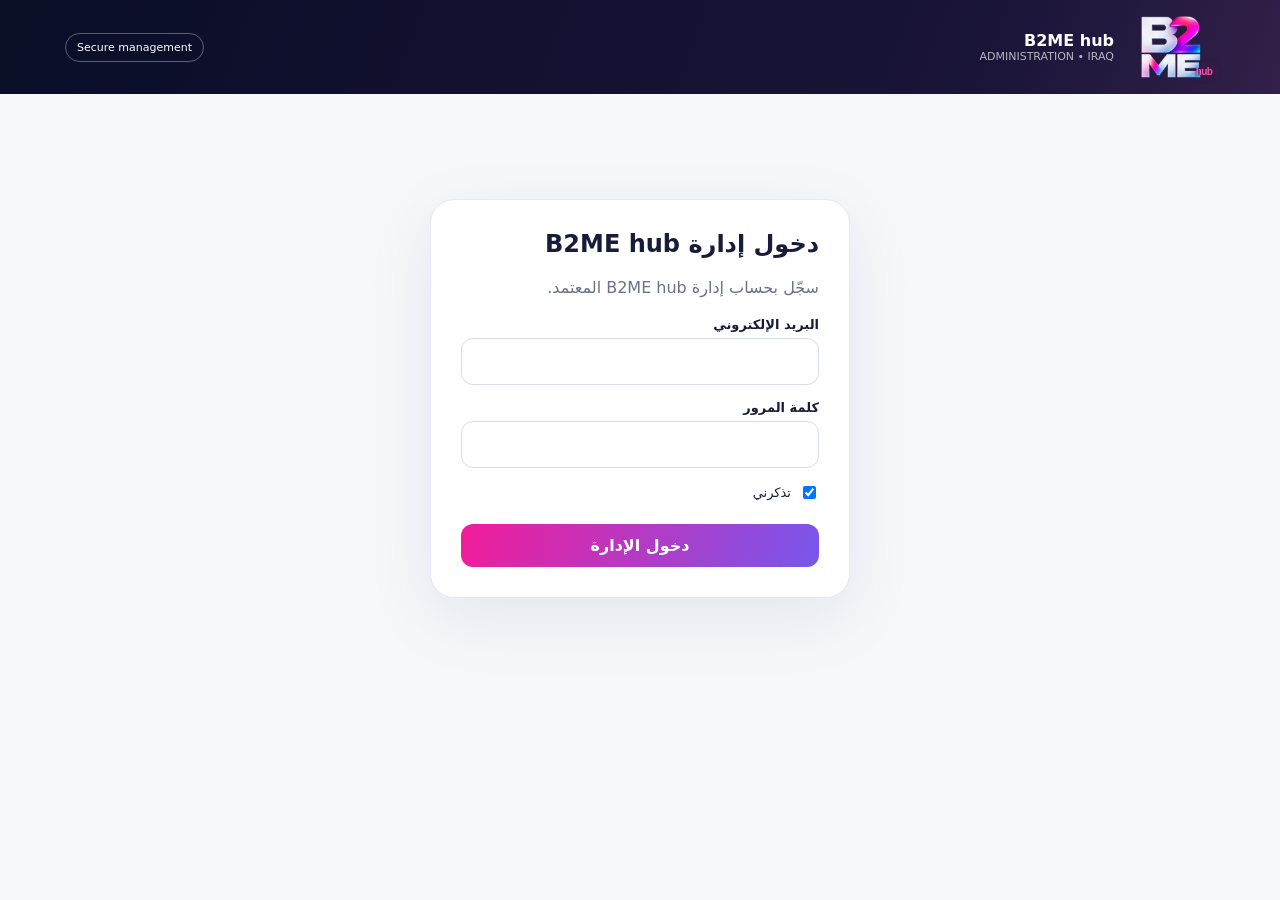
==== commit 08766430: "Clean the B2ME hub logo silhouette" ====
--- a/admin-dashboard.html
+++ b/admin-dashboard.html
@@ -42,7 +42,7 @@
 @media(max-width:620px){.summary{gap:8px}.metric{padding:13px}.metric span{font-size:11px}.metric strong{font-size:24px}.shell{padding:16px}.header{padding:12px 16px}}
 </style></head><body>
 <header class="header"><div class="header-inner"><div class="brand">
-<img alt="B2ME hub original approved logo" src="[data-uri]